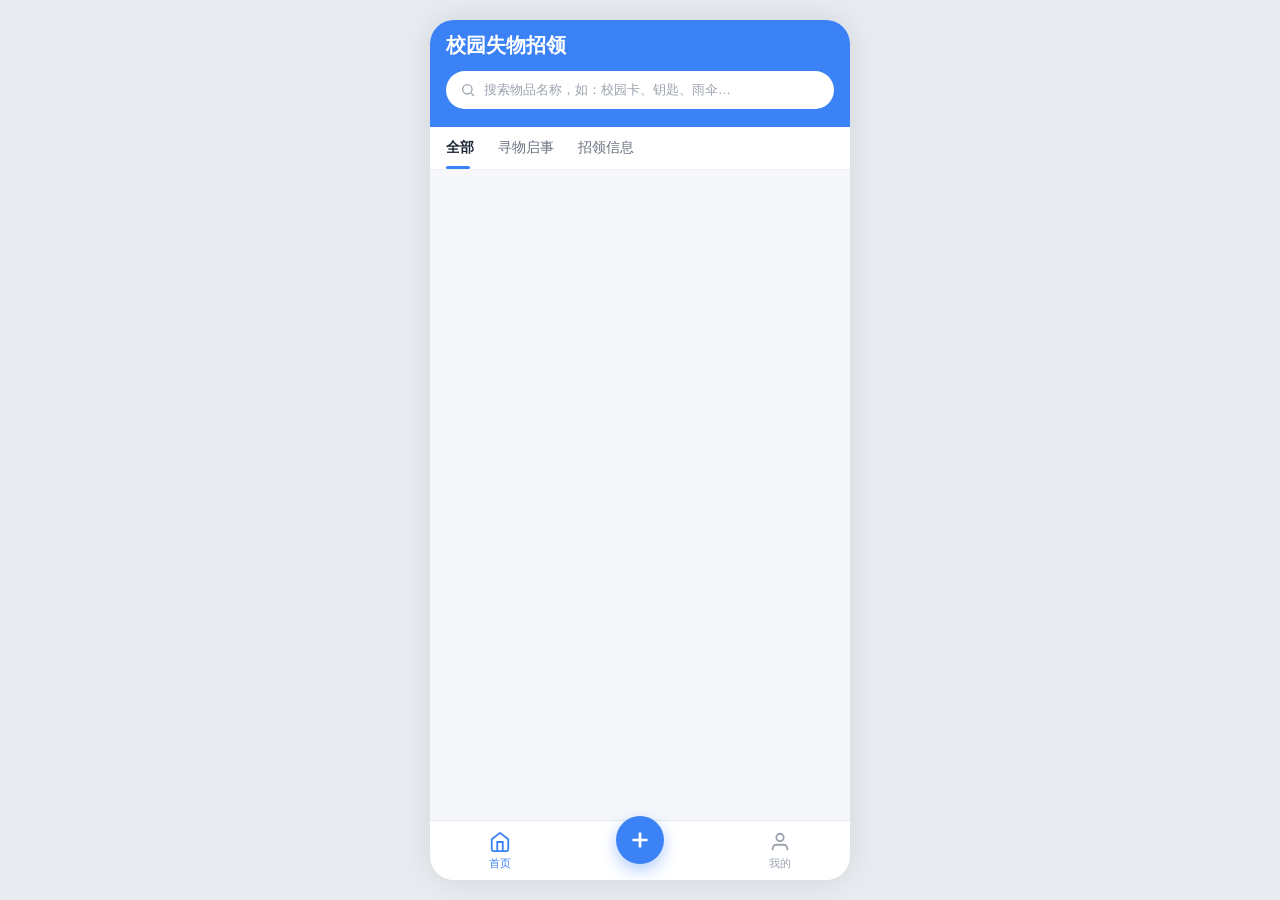
==== index.html @ 0fcb2318 "feat: 首页UI，还原墨刀原型布局（列表/卡片/底部导航）" ====
<!DOCTYPE html>
<html lang="zh-CN">
<head>
<meta charset="UTF-8">
<meta name="viewport" content="width=device-width, initial-scale=1.0, maximum-scale=1.0, user-scalable=no">
<title>校园失物招领</title>
<link rel="stylesheet" href="css/style.css">
</head>
<body>
<div class="app">

  <!-- ========== 首页 ========== -->
  <div class="screen active" id="screen-home">
    <div class="home-header">
      <div class="home-title">校园失物招领</div>
      <div class="search-bar" onclick="go('search')">
        <svg viewBox="0 0 24 24" fill="none" stroke="currentColor" stroke-width="2"><circle cx="11" cy="11" r="7"/><path d="m21 21-4.3-4.3"/></svg>
        搜索物品名称，如：校园卡、钥匙、雨伞…
      </div>
    </div>
    <div class="filter-tabs">
      <div class="filter-tab active" data-filter="all">全部</div>
      <div class="filter-tab" data-filter="lost">寻物启事</div>
      <div class="filter-tab" data-filter="found">招领信息</div>
    </div>
    <div class="info-list" id="home-list"></div>
  </div>

  <!-- ========== 发布页 ========== -->
  <div class="screen" id="screen-publish">
    <div class="nav-bar">
      <div class="nav-back" onclick="go('home')">
        <svg viewBox="0 0 24 24" fill="none" stroke="currentColor" stroke-width="2.5"><path d="m15 18-6-6 6-6"/></svg>
      </div>
      <div class="nav-title">发布信息</div>
    </div>
    <div class="type-switch">
      <div class="type-btn active-lost" id="type-lost" onclick="switchType('lost')">寻物启事</div>
      <div class="type-btn" id="type-found" onclick="switchType('found')">我要招领</div>
    </div>
    <div class="form-card">
      <div class="form-row">
        <div class="form-label">物品名称</div>
        <input class="form-input" id="f-name" placeholder="如：校园卡、钥匙、水杯">
      </div>
      <div class="form-row">
        <div class="form-label">物品图标</div>
        <div class="emoji-picker" id="emojiPicker"></div>
      </div>
      <div class="form-row" style="align-items:flex-start;">
        <div class="form-label" style="padding-top:8px;">物品描述</div>
        <textarea class="form-textarea" id="f-desc" placeholder="描述物品特征，如颜色、品牌、明显标记…"></textarea>
      </div>
      <div class="form-row">
        <div class="form-label" id="f-place-label">丢失地点</div>
        <input class="form-input" id="f-place" placeholder="如：第一教学楼3楼">
      </div>
      <div class="form-row">
        <div class="form-label" id="f-time-label">丢失时间</div>
        <input class="form-input" id="f-time" placeholder="如：9月27日下午">
      </div>
      <div class="form-row">
        <div class="form-label">联系方式</div>
        <input class="form-input" id="f-contact" placeholder="微信号 / 手机号 / QQ">
      </div>
    </div>
    <button class="submit-btn" onclick="doPublish()">立即发布</button>
  </div>

  <!-- ========== 搜索页 ========== -->
  <div class="screen" id="screen-search">
    <div class="search-header">
      <div class="search-input-wrap">
        <svg viewBox="0 0 24 24" fill="none" stroke="currentColor" stroke-width="2"><circle cx="11" cy="11" r="7"/><path d="m21 21-4.3-4.3"/></svg>
        <input id="search-input" placeholder="输入物品关键词" onkeydown="if(event.key==='Enter')doSearch()">
      </div>
      <div class="search-cancel" onclick="go('home')">取消</div>
    </div>
    <div id="search-history">
      <div class="history-section">
        <div class="history-title"><span>热门搜索</span></div>
        <div class="history-tags">
          <div class="history-tag" onclick="quickSearch('校园卡')">校园卡</div>
          <div class="history-tag" onclick="quickSearch('雨伞')">雨伞</div>
          <div class="history-tag" onclick="quickSearch('耳机')">耳机</div>
          <div class="history-tag" onclick="quickSearch('钥匙')">钥匙</div>
          <div class="history-tag" onclick="quickSearch('水杯')">水杯</div>
        </div>
      </div>
    </div>
    <div id="search-result" style="display:none;">
      <div class="result-count" id="result-count"></div>
      <div class="info-list" id="search-list"></div>
    </div>
  </div>

  <!-- ========== 详情页 ========== -->
  <div class="screen" id="screen-detail">
    <div class="nav-bar">
      <div class="nav-back" onclick="backFromDetail()">
        <svg viewBox="0 0 24 24" fill="none" stroke="currentColor" stroke-width="2.5"><path d="m15 18-6-6 6-6"/></svg>
      </div>
      <div class="nav-title">信息详情</div>
    </div>
    <div class="detail-image" id="detail-image">💳</div>
    <div class="detail-body">
      <div class="detail-type-row">
        <span class="card-tag tag-lost" id="detail-tag">寻物启事</span>
        <span class="status-pill status-open" id="detail-status">寻物中</span>
      </div>
      <div class="detail-title" id="detail-title"></div>
      <div class="detail-info-card">
        <div class="detail-row"><div class="label">物品描述</div><div class="value" id="detail-desc"></div></div>
        <div class="detail-row"><div class="label" id="detail-place-label">丢失地点</div><div class="value" id="detail-place"></div></div>
        <div class="detail-row"><div class="label">发布时间</div><div class="value" id="detail-time"></div></div>
      </div>
      <div class="contact-card">
        <div class="contact-info">
          <div class="label">发布者联系方式</div>
          <div class="value" id="detail-contact"></div>
        </div>
        <button class="contact-btn" onclick="copyContact()">复制</button>
      </div>
    </div>
    <div class="detail-bottom" id="detail-bottom">
      <button class="bottom-btn btn-outline" onclick="showToast('已复制联系方式，请尽快联系对方')">联系发布者</button>
    </div>
  </div>

  <!-- ========== 我的发布 ========== -->
  <div class="screen" id="screen-mine">
    <div class="profile-header">
      <div class="avatar">同</div>
      <div>
        <div class="profile-name">同学你好</div>
        <div class="profile-sub">校园失物招领 · 让丢失不再困难</div>
      </div>
    </div>
    <div class="my-stats">
      <div class="stat-item"><div class="stat-num" id="stat-published">0</div><div class="stat-label">已发布</div></div>
      <div class="stat-item"><div class="stat-num" id="stat-processing">0</div><div class="stat-label">进行中</div></div>
      <div class="stat-item"><div class="stat-num" id="stat-done">0</div><div class="stat-label">已解决</div></div>
    </div>
    <div class="my-list-title">我的发布</div>
    <div class="info-list" id="my-list" style="padding-top:0;"></div>
  </div>

  <!-- ========== 发布成功 ========== -->
  <div class="screen" id="screen-success">
    <div class="success-screen">
      <div class="success-icon">
        <svg viewBox="0 0 24 24" fill="none" stroke="currentColor" stroke-width="3"><path d="M20 6 9 17l-5-5"/></svg>
      </div>
      <div class="success-title">发布成功</div>
      <div class="success-desc">您的信息已发布到校园失物招领平台<br>其他同学将在首页看到这条信息</div>
      <div class="success-actions">
        <button class="success-btn primary" onclick="go('home')">返回首页查看</button>
        <button class="success-btn ghost" onclick="go('mine')">查看我的发布</button>
      </div>
    </div>
  </div>

  <!-- 底部 tab -->
  <div class="tab-bar" id="tabbar">
    <div class="tab-item active" data-tab="home" onclick="go('home')">
      <svg viewBox="0 0 24 24" fill="none" stroke="currentColor" stroke-width="2"><path d="m3 9 9-7 9 7v11a2 2 0 0 1-2 2H5a2 2 0 0 1-2-2z"/><path d="M9 22V12h6v10"/></svg>
      首页
    </div>
    <div class="tab-item" onclick="go('publish')">
      <div class="publish-fab">
        <svg viewBox="0 0 24 24" fill="none" stroke="currentColor" stroke-width="2.5"><path d="M12 5v14M5 12h14"/></svg>
      </div>
    </div>
    <div class="tab-item" data-tab="mine" onclick="go('mine')">
      <svg viewBox="0 0 24 24" fill="none" stroke="currentColor" stroke-width="2"><path d="M20 21v-2a4 4 0 0 0-4-4H8a4 4 0 0 0-4 4v2"/><circle cx="12" cy="7" r="4"/></svg>
      我的
    </div>
  </div>

  <div class="toast" id="toast"></div>
</div>

<script src="js/data.js"></script>
<script src="js/app.js"></script>
</body>
</html>
---- css/style.css ----
* { margin: 0; padding: 0; box-sizing: border-box; -webkit-tap-highlight-color: transparent; }
html, body { height: 100%; }
body {
  font-family: -apple-system, BlinkMacSystemFont, "PingFang SC", "Microsoft YaHei", sans-serif;
  background: #E8ECF1;
  color: #1F2937;
  display: flex;
  justify-content: center;
}
/* 手机容器：桌面端居中，移动端全屏 */
.app {
  width: 100%;
  max-width: 420px;
  height: 100vh;
  background: #F5F7FA;
  display: flex;
  flex-direction: column;
  position: relative;
  overflow: hidden;
  box-shadow: 0 0 30px rgba(0,0,0,0.1);
}
@media (min-width: 480px) {
  .app { margin-top: 20px; height: calc(100vh - 40px); border-radius: 24px; overflow: hidden; }
}

/* ===== 页面切换 ===== */
.screen { flex: 1; overflow-y: auto; display: none; flex-direction: column; }
.screen.active { display: flex; }

/* ===== 底部 tab ===== */
.tab-bar {
  height: 60px; background: #fff; border-top: 1px solid #E5E7EB;
  display: flex; flex-shrink: 0;
}
.tab-item {
  flex: 1; display: flex; flex-direction: column; align-items: center; justify-content: center;
  gap: 3px; cursor: pointer; color: #9CA3AF; font-size: 11px;
}
.tab-item.active { color: #3B82F6; }
.tab-item svg { width: 22px; height: 22px; }
.publish-fab {
  width: 48px; height: 48px; background: #3B82F6; border-radius: 50%;
  display: flex; align-items: center; justify-content: center; color: #fff;
  margin-top: -22px; box-shadow: 0 6px 16px rgba(59,130,246,0.4);
}
.publish-fab svg { width: 26px; height: 26px; }

/* ===== 首页 ===== */
.home-header { background: #3B82F6; padding: 12px 16px 18px; color: #fff; }
.home-title { font-size: 20px; font-weight: 700; margin-bottom: 12px; }
.search-bar {
  background: #fff; border-radius: 20px; height: 38px;
  display: flex; align-items: center; padding: 0 14px; gap: 8px;
  cursor: pointer; color: #9CA3AF; font-size: 13px;
}
.search-bar svg { width: 16px; height: 16px; flex-shrink: 0; }
.filter-tabs { display: flex; background: #fff; padding: 0 16px; border-bottom: 1px solid #F0F0F0; }
.filter-tab { padding: 12px 0; margin-right: 24px; font-size: 14px; color: #6B7280; cursor: pointer; position: relative; }
.filter-tab.active { color: #1F2937; font-weight: 600; }
.filter-tab.active::after {
  content: ''; position: absolute; bottom: 0; left: 0;
  width: 24px; height: 3px; background: #3B82F6; border-radius: 2px;
}
.info-list { padding: 12px; display: flex; flex-direction: column; gap: 10px; }
.info-card {
  background: #fff; border-radius: 12px; padding: 12px;
  display: flex; gap: 12px; cursor: pointer;
}
.card-thumb {
  width: 72px; height: 72px; border-radius: 8px; flex-shrink: 0;
  display: flex; align-items: center; justify-content: center; font-size: 36px;
}
.thumb-lost { background: linear-gradient(135deg, #FCA5A5, #EF4444); }
.thumb-found { background: linear-gradient(135deg, #6EE7B7, #10B981); }
.card-body { flex: 1; min-width: 0; }
.card-tag {
  display: inline-block; font-size: 10px; padding: 2px 7px; border-radius: 4px;
  font-weight: 600; margin-bottom: 5px;
}
.tag-lost { background: #FEE2E2; color: #DC2626; }
.tag-found { background: #D1FAE5; color: #059669; }
.card-title {
  font-size: 15px; font-weight: 600; color: #1F2937; margin-bottom: 4px;
  white-space: nowrap; overflow: hidden; text-overflow: ellipsis;
}
.card-desc {
  font-size: 12px; color: #6B7280; margin-bottom: 6px;
  white-space: nowrap; overflow: hidden; text-overflow: ellipsis;
}
.card-meta { font-size: 11px; color: #9CA3AF; display: flex; gap: 10px; }
.status-pill { font-size: 10px; padding: 1px 6px; border-radius: 3px; margin-left: auto; }
.status-open { background: #FEF3C7; color: #D97706; }
.status-done { background: #E5E7EB; color: #6B7280; }
.card-resolved { opacity: 0.6; }

/* ===== 导航栏（子页面通用） ===== */
.nav-bar {
  height: 44px; background: #fff; display: flex; align-items: center; justify-content: center;
  position: relative; border-bottom: 1px solid #F0F0F0; flex-shrink: 0;
}
.nav-bar .nav-title { font-size: 16px; font-weight: 600; }
.nav-back {
  position: absolute; left: 12px; top: 50%; transform: translateY(-50%);
  width: 32px; height: 32px; display: flex; align-items: center; justify-content: center;
  cursor: pointer; color: #1F2937;
}
.nav-back svg { width: 20px; height: 20px; }

/* ===== 发布页 ===== */
.type-switch { display: flex; margin: 16px; background: #F3F4F6; border-radius: 10px; padding: 4px; }
.type-btn {
  flex: 1; text-align: center; padding: 10px; border-radius: 8px;
  font-size: 14px; font-weight: 600; color: #6B7280; cursor: pointer;
}
.type-btn.active-lost { background: #fff; color: #DC2626; box-shadow: 0 2px 6px rgba(0,0,0,0.06); }
.type-btn.active-found { background: #fff; color: #059669; box-shadow: 0 2px 6px rgba(0,0,0,0.06); }
.form-card { background: #fff; margin: 0 16px 16px; border-radius: 12px; padding: 4px 16px; }
.form-row { display: flex; align-items: center; padding: 14px 0; border-bottom: 1px solid #F3F4F6; font-size: 14px; }
.form-row:last-child { border-bottom: none; }
.form-label { width: 80px; color: #374151; flex-shrink: 0; }
.form-input { flex: 1; border: none; outline: none; font-size: 14px; color: #1F2937; background: transparent; }
.form-input::placeholder { color: #C0C4CC; }
.form-textarea {
  flex: 1; border: none; outline: none; font-size: 14px; resize: none;
  height: 70px; font-family: inherit; background: transparent; color: #1F2937;
}
.form-textarea::placeholder { color: #C0C4CC; }
.emoji-picker { display: flex; gap: 8px; flex-wrap: wrap; }
.emoji-opt {
  width: 40px; height: 40px; border-radius: 8px; background: #F3F4F6;
  display: flex; align-items: center; justify-content: center; font-size: 22px;
  cursor: pointer; border: 2px solid transparent;
}
.emoji-opt.selected { border-color: #3B82F6; background: #EFF6FF; }
.submit-btn {
  margin: 8px 16px 20px; height: 46px; background: #3B82F6; color: #fff;
  border: none; border-radius: 23px; font-size: 16px; font-weight: 600; cursor: pointer;
}
.submit-btn:active { background: #2563EB; }

/* ===== 搜索页 ===== */
.search-header { display: flex; align-items: center; padding: 8px 12px; background: #fff; gap: 10px; border-bottom: 1px solid #F0F0F0; }
.search-input-wrap {
  flex: 1; height: 36px; background: #F3F4F6; border-radius: 18px;
  display: flex; align-items: center; padding: 0 12px; gap: 6px;
}
.search-input-wrap svg { width: 16px; height: 16px; color: #9CA3AF; }
.search-input-wrap input { flex: 1; border: none; background: transparent; outline: none; font-size: 14px; }
.search-cancel { font-size: 14px; color: #3B82F6; cursor: pointer; }
.history-section { padding: 16px; }
.history-title { font-size: 13px; color: #6B7280; margin-bottom: 10px; display: flex; justify-content: space-between; align-items: center; }
.history-tags { display: flex; flex-wrap: wrap; gap: 8px; }
.history-tag { background: #F3F4F6; padding: 6px 14px; border-radius: 14px; font-size: 13px; color: #4B5563; cursor: pointer; }
.hot-section { padding: 0 16px 16px; }
.hot-title { font-size: 13px; color: #6B7280; margin-bottom: 10px; }
.hot-tags { display: flex; flex-wrap: wrap; gap: 8px; }
.hot-tag { background: #EFF6FF; color: #3B82F6; padding: 6px 14px; border-radius: 14px; font-size: 13px; cursor: pointer; }
.result-count { padding: 12px 16px; font-size: 13px; color: #6B7280; }

/* ===== 详情页 ===== */
.detail-image {
  width: 100%; height: 220px; display: flex; align-items: center; justify-content: center;
  font-size: 90px; color: #fff; flex-shrink: 0;
}
.detail-body { padding: 16px; flex: 1; }
.detail-type-row { display: flex; align-items: center; gap: 8px; margin-bottom: 10px; }
.detail-title { font-size: 20px; font-weight: 700; margin-bottom: 12px; }
.detail-info-card { background: #fff; border-radius: 12px; padding: 14px 16px; margin-bottom: 12px; }
.detail-row { display: flex; padding: 8px 0; font-size: 14px; }
.detail-row .label { color: #6B7280; width: 80px; flex-shrink: 0; }
.detail-row .value { color: #1F2937; flex: 1; }
.contact-card {
  background: #EFF6FF; border-radius: 12px; padding: 14px 16px;
  display: flex; align-items: center; justify-content: space-between;
}
.contact-info .label { font-size: 12px; color: #6B7280; }
.contact-info .value { font-size: 15px; font-weight: 600; color: #1F2937; margin-top: 2px; }
.contact-btn { background: #3B82F6; color: #fff; border: none; padding: 8px 18px; border-radius: 18px; font-size: 13px; cursor: pointer; }
.detail-bottom { padding: 12px 16px; background: #fff; border-top: 1px solid #F0F0F0; display: flex; gap: 10px; }
.bottom-btn { flex: 1; height: 42px; border-radius: 21px; border: none; font-size: 14px; font-weight: 600; cursor: pointer; }
.btn-outline { background: #F3F4F6; color: #374151; }
.btn-primary { background: #3B82F6; color: #fff; }
.btn-success { background: #10B981; color: #fff; }

/* ===== 我的发布 ===== */
.profile-header {
  background: #3B82F6; padding: 20px 16px 24px; color: #fff;
  display: flex; align-items: center; gap: 14px;
}
.avatar {
  width: 56px; height: 56px; border-radius: 50%; background: #fff;
  display: flex; align-items: center; justify-content: center;
  font-size: 24px; font-weight: 700; color: #3B82F6;
}
.profile-name { font-size: 18px; font-weight: 700; }
.profile-sub { font-size: 12px; opacity: 0.85; margin-top: 3px; }
.my-stats {
  display: flex; background: #fff; margin: -14px 16px 12px; border-radius: 12px;
  padding: 14px 0; box-shadow: 0 2px 8px rgba(0,0,0,0.04);
}
.stat-item { flex: 1; text-align: center; }
.stat-num { font-size: 18px; font-weight: 700; color: #1F2937; }
.stat-label { font-size: 12px; color: #6B7280; margin-top: 2px; }
.my-list-title { padding: 4px 16px 10px; font-size: 14px; font-weight: 600; color: #374151; }

/* ===== 发布成功 ===== */
.success-screen { flex: 1; display: flex; flex-direction: column; align-items: center; justify-content: center; background: #F5F7FA; padding: 20px; }
.success-icon { width: 80px; height: 80px; border-radius: 50%; background: #10B981; display: flex; align-items: center; justify-content: center; margin-bottom: 20px; }
.success-icon svg { width: 44px; height: 44px; color: #fff; }
.success-title { font-size: 20px; font-weight: 700; margin-bottom: 8px; }
.success-desc { font-size: 14px; color: #6B7280; text-align: center; margin-bottom: 30px; line-height: 1.6; }
.success-actions { width: 100%; display: flex; flex-direction: column; gap: 10px; }
.success-btn { height: 44px; border-radius: 22px; font-size: 15px; font-weight: 600; cursor: pointer; border: none; }
.success-btn.primary { background: #3B82F6; color: #fff; }
.success-btn.ghost { background: #fff; color: #3B82F6; border: 1px solid #3B82F6; }

/* toast */
.toast {
  position: absolute; bottom: 100px; left: 50%; transform: translateX(-50%);
  background: rgba(0,0,0,0.75); color: #fff; padding: 10px 20px; border-radius: 20px;
  font-size: 13px; opacity: 0; transition: opacity .2s; pointer-events: none;
  z-index: 999; white-space: nowrap;
}
.toast.show { opacity: 1; }
mark { background: #FEF3C7; color: #D97706; padding: 0 2px; }
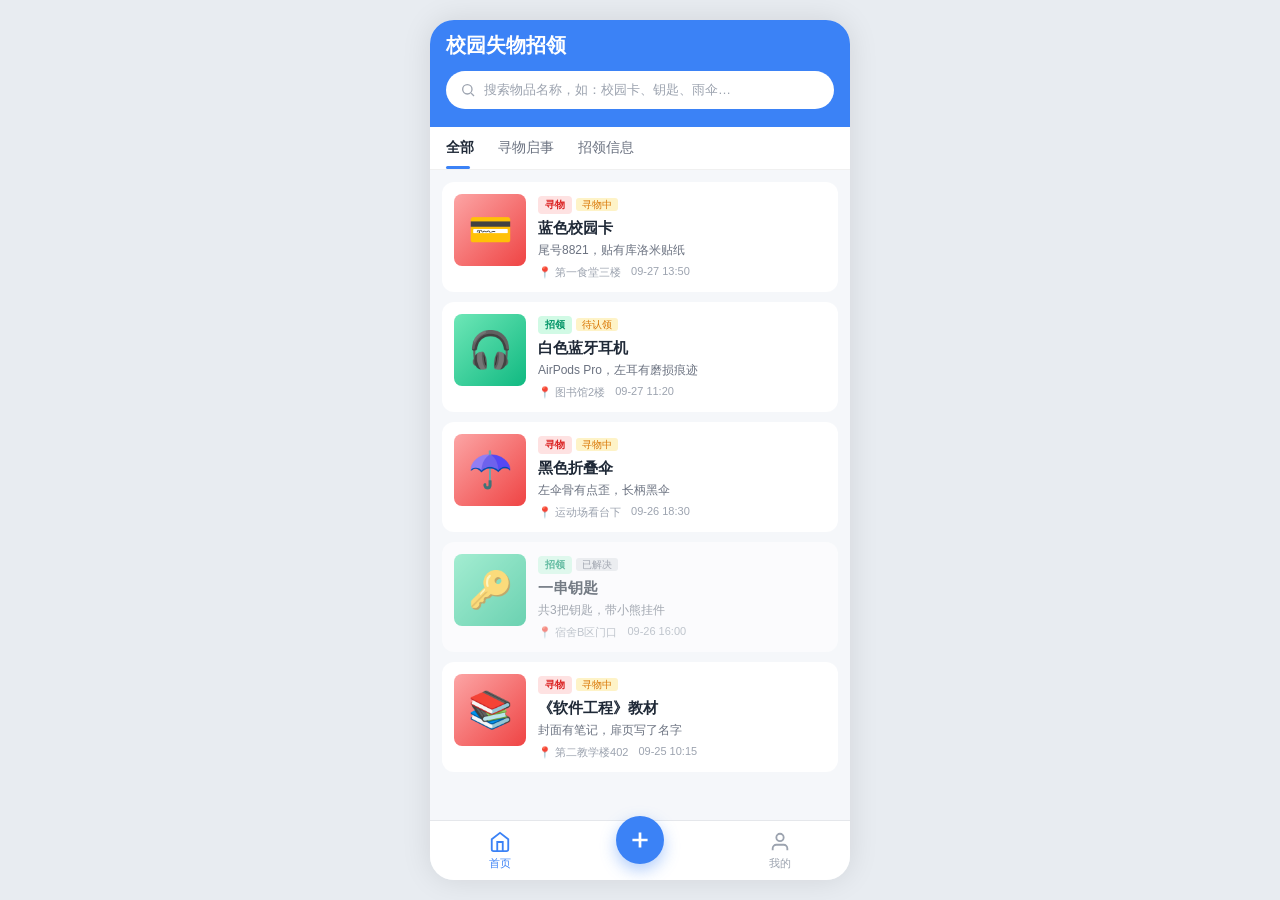
==== commit 5b834fc2: "feat: 增加搜索历史记录与清空功能" ====
--- a/index.html
+++ b/index.html
@@ -1,186 +1,324 @@
-<!DOCTYPE html>
+<!doctype html>
 <html lang="zh-CN">
-<head>
-<meta charset="UTF-8">
-<meta name="viewport" content="width=device-width, initial-scale=1.0, maximum-scale=1.0, user-scalable=no">
-<title>校园失物招领</title>
-<link rel="stylesheet" href="css/style.css">
-</head>
-<body>
-<div class="app">
-
-  <!-- ========== 首页 ========== -->
-  <div class="screen active" id="screen-home">
-    <div class="home-header">
-      <div class="home-title">校园失物招领</div>
-      <div class="search-bar" onclick="go('search')">
-        <svg viewBox="0 0 24 24" fill="none" stroke="currentColor" stroke-width="2"><circle cx="11" cy="11" r="7"/><path d="m21 21-4.3-4.3"/></svg>
-        搜索物品名称，如：校园卡、钥匙、雨伞…
-      </div>
+  <head>
+    <meta charset="UTF-8" />
+    <meta
+      name="viewport"
+      content="width=device-width, initial-scale=1.0, maximum-scale=1.0, user-scalable=no"
+    />
+    <title>校园失物招领</title>
+    <link rel="stylesheet" href="css/style.css" />
+  </head>
+  <body>
+    <div class="app">
+      <!-- ========== 首页 ========== -->
+      <div class="screen active" id="screen-home">
+        <div class="home-header">
+          <div class="home-title">校园失物招领</div>
+          <div class="search-bar" onclick="go('search')">
+            <svg
+              viewBox="0 0 24 24"
+              fill="none"
+              stroke="currentColor"
+              stroke-width="2"
+            >
+              <circle cx="11" cy="11" r="7" />
+              <path d="m21 21-4.3-4.3" />
+            </svg>
+            搜索物品名称，如：校园卡、钥匙、雨伞…
+          </div>
+        </div>
+        <div class="filter-tabs">
+          <div class="filter-tab active" data-filter="all">全部</div>
+          <div class="filter-tab" data-filter="lost">寻物启事</div>
+          <div class="filter-tab" data-filter="found">招领信息</div>
+        </div>
+        <div class="info-list" id="home-list"></div>
+      </div>
+
+      <!-- ========== 发布页 ========== -->
+      <div class="screen" id="screen-publish">
+        <div class="nav-bar">
+          <div class="nav-back" onclick="go('home')">
+            <svg
+              viewBox="0 0 24 24"
+              fill="none"
+              stroke="currentColor"
+              stroke-width="2.5"
+            >
+              <path d="m15 18-6-6 6-6" />
+            </svg>
+          </div>
+          <div class="nav-title">发布信息</div>
+        </div>
+        <div class="type-switch">
+          <div
+            class="type-btn active-lost"
+            id="type-lost"
+            onclick="switchType('lost')"
+          >
+            寻物启事
+          </div>
+          <div class="type-btn" id="type-found" onclick="switchType('found')">
+            我要招领
+          </div>
+        </div>
+        <div class="form-card">
+          <div class="form-row">
+            <div class="form-label">物品名称</div>
+            <input
+              class="form-input"
+              id="f-name"
+              placeholder="如：校园卡、钥匙、水杯"
+            />
+          </div>
+          <div class="form-row">
+            <div class="form-label">物品图标</div>
+            <div class="emoji-picker" id="emojiPicker"></div>
+          </div>
+          <div class="form-row" style="align-items: flex-start">
+            <div class="form-label" style="padding-top: 8px">物品描述</div>
+            <textarea
+              class="form-textarea"
+              id="f-desc"
+              placeholder="描述物品特征，如颜色、品牌、明显标记…"
+            ></textarea>
+          </div>
+          <div class="form-row">
+            <div class="form-label" id="f-place-label">丢失地点</div>
+            <input
+              class="form-input"
+              id="f-place"
+              placeholder="如：第一教学楼3楼"
+            />
+          </div>
+          <div class="form-row">
+            <div class="form-label" id="f-time-label">丢失时间</div>
+            <input
+              class="form-input"
+              id="f-time"
+              placeholder="如：9月27日下午"
+            />
+          </div>
+          <div class="form-row">
+            <div class="form-label">联系方式</div>
+            <input
+              class="form-input"
+              id="f-contact"
+              placeholder="微信号 / 手机号 / QQ"
+            />
+          </div>
+        </div>
+        <button class="submit-btn" onclick="doPublish()">立即发布</button>
+      </div>
+
+      <!-- ========== 搜索页 ========== -->
+      <div class="screen" id="screen-search">
+        <div class="search-header">
+          <div class="search-input-wrap">
+            <svg
+              viewBox="0 0 24 24"
+              fill="none"
+              stroke="currentColor"
+              stroke-width="2"
+            >
+              <circle cx="11" cy="11" r="7" />
+              <path d="m21 21-4.3-4.3" />
+            </svg>
+            <input
+              id="search-input"
+              placeholder="输入物品关键词"
+              onkeydown="if (event.key === 'Enter') doSearch();"
+            />
+          </div>
+          <div class="search-cancel" onclick="go('home')">取消</div>
+        </div>
+        <div id="search-history">
+          <div
+            class="history-section"
+            id="real-history-section"
+            style="display: none"
+          >
+            <div class="history-title">
+              <span>历史搜索</span>
+              <span class="history-clear" onclick="doClearHistory()">清空</span>
+            </div>
+            <div class="history-tags" id="real-history-tags"></div>
+          </div>
+          <div class="history-section">
+            <div class="history-title"><span>热门搜索</span></div>
+            <div class="history-tags">
+              <div class="history-tag" onclick="quickSearch('校园卡')">
+                校园卡
+              </div>
+              <div class="history-tag" onclick="quickSearch('雨伞')">雨伞</div>
+              <div class="history-tag" onclick="quickSearch('耳机')">耳机</div>
+              <div class="history-tag" onclick="quickSearch('钥匙')">钥匙</div>
+              <div class="history-tag" onclick="quickSearch('水杯')">水杯</div>
+            </div>
+          </div>
+        </div>
+        <div id="search-result" style="display: none">
+          <div class="result-count" id="result-count"></div>
+          <div class="info-list" id="search-list"></div>
+        </div>
+      </div>
+
+      <!-- ========== 详情页 ========== -->
+      <div class="screen" id="screen-detail">
+        <div class="nav-bar">
+          <div class="nav-back" onclick="backFromDetail()">
+            <svg
+              viewBox="0 0 24 24"
+              fill="none"
+              stroke="currentColor"
+              stroke-width="2.5"
+            >
+              <path d="m15 18-6-6 6-6" />
+            </svg>
+          </div>
+          <div class="nav-title">信息详情</div>
+        </div>
+        <div class="detail-image" id="detail-image">💳</div>
+        <div class="detail-body">
+          <div class="detail-type-row">
+            <span class="card-tag tag-lost" id="detail-tag">寻物启事</span>
+            <span class="status-pill status-open" id="detail-status"
+              >寻物中</span
+            >
+          </div>
+          <div class="detail-title" id="detail-title"></div>
+          <div class="detail-info-card">
+            <div class="detail-row">
+              <div class="label">物品描述</div>
+              <div class="value" id="detail-desc"></div>
+            </div>
+            <div class="detail-row">
+              <div class="label" id="detail-place-label">丢失地点</div>
+              <div class="value" id="detail-place"></div>
+            </div>
+            <div class="detail-row">
+              <div class="label">发布时间</div>
+              <div class="value" id="detail-time"></div>
+            </div>
+          </div>
+          <div class="contact-card">
+            <div class="contact-info">
+              <div class="label">发布者联系方式</div>
+              <div class="value" id="detail-contact"></div>
+            </div>
+            <button class="contact-btn" onclick="copyContact()">复制</button>
+          </div>
+        </div>
+        <div class="detail-bottom" id="detail-bottom">
+          <button
+            class="bottom-btn btn-outline"
+            onclick="showToast('已复制联系方式，请尽快联系对方')"
+          >
+            联系发布者
+          </button>
+        </div>
+      </div>
+
+      <!-- ========== 我的发布 ========== -->
+      <div class="screen" id="screen-mine">
+        <div class="profile-header">
+          <div class="avatar">同</div>
+          <div>
+            <div class="profile-name">同学你好</div>
+            <div class="profile-sub">校园失物招领 · 让丢失不再困难</div>
+          </div>
+        </div>
+        <div class="my-stats">
+          <div class="stat-item">
+            <div class="stat-num" id="stat-published">0</div>
+            <div class="stat-label">已发布</div>
+          </div>
+          <div class="stat-item">
+            <div class="stat-num" id="stat-processing">0</div>
+            <div class="stat-label">进行中</div>
+          </div>
+          <div class="stat-item">
+            <div class="stat-num" id="stat-done">0</div>
+            <div class="stat-label">已解决</div>
+          </div>
+        </div>
+        <div class="my-list-title">我的发布</div>
+        <div class="info-list" id="my-list" style="padding-top: 0"></div>
+      </div>
+
+      <!-- ========== 发布成功 ========== -->
+      <div class="screen" id="screen-success">
+        <div class="success-screen">
+          <div class="success-icon">
+            <svg
+              viewBox="0 0 24 24"
+              fill="none"
+              stroke="currentColor"
+              stroke-width="3"
+            >
+              <path d="M20 6 9 17l-5-5" />
+            </svg>
+          </div>
+          <div class="success-title">发布成功</div>
+          <div class="success-desc">
+            您的信息已发布到校园失物招领平台<br />其他同学将在首页看到这条信息
+          </div>
+          <div class="success-actions">
+            <button class="success-btn primary" onclick="go('home')">
+              返回首页查看
+            </button>
+            <button class="success-btn ghost" onclick="go('mine')">
+              查看我的发布
+            </button>
+          </div>
+        </div>
+      </div>
+
+      <!-- 底部 tab -->
+      <div class="tab-bar" id="tabbar">
+        <div class="tab-item active" data-tab="home" onclick="go('home')">
+          <svg
+            viewBox="0 0 24 24"
+            fill="none"
+            stroke="currentColor"
+            stroke-width="2"
+          >
+            <path d="m3 9 9-7 9 7v11a2 2 0 0 1-2 2H5a2 2 0 0 1-2-2z" />
+            <path d="M9 22V12h6v10" />
+          </svg>
+          首页
+        </div>
+        <div class="tab-item" onclick="go('publish')">
+          <div class="publish-fab">
+            <svg
+              viewBox="0 0 24 24"
+              fill="none"
+              stroke="currentColor"
+              stroke-width="2.5"
+            >
+              <path d="M12 5v14M5 12h14" />
+            </svg>
+          </div>
+        </div>
+        <div class="tab-item" data-tab="mine" onclick="go('mine')">
+          <svg
+            viewBox="0 0 24 24"
+            fill="none"
+            stroke="currentColor"
+            stroke-width="2"
+          >
+            <path d="M20 21v-2a4 4 0 0 0-4-4H8a4 4 0 0 0-4 4v2" />
+            <circle cx="12" cy="7" r="4" />
+          </svg>
+          我的
+        </div>
+      </div>
+
+      <div class="toast" id="toast"></div>
     </div>
-    <div class="filter-tabs">
-      <div class="filter-tab active" data-filter="all">全部</div>
-      <div class="filter-tab" data-filter="lost">寻物启事</div>
-      <div class="filter-tab" data-filter="found">招领信息</div>
-    </div>
-    <div class="info-list" id="home-list"></div>
-  </div>
-
-  <!-- ========== 发布页 ========== -->
-  <div class="screen" id="screen-publish">
-    <div class="nav-bar">
-      <div class="nav-back" onclick="go('home')">
-        <svg viewBox="0 0 24 24" fill="none" stroke="currentColor" stroke-width="2.5"><path d="m15 18-6-6 6-6"/></svg>
-      </div>
-      <div class="nav-title">发布信息</div>
-    </div>
-    <div class="type-switch">
-      <div class="type-btn active-lost" id="type-lost" onclick="switchType('lost')">寻物启事</div>
-      <div class="type-btn" id="type-found" onclick="switchType('found')">我要招领</div>
-    </div>
-    <div class="form-card">
-      <div class="form-row">
-        <div class="form-label">物品名称</div>
-        <input class="form-input" id="f-name" placeholder="如：校园卡、钥匙、水杯">
-      </div>
-      <div class="form-row">
-        <div class="form-label">物品图标</div>
-        <div class="emoji-picker" id="emojiPicker"></div>
-      </div>
-      <div class="form-row" style="align-items:flex-start;">
-        <div class="form-label" style="padding-top:8px;">物品描述</div>
-        <textarea class="form-textarea" id="f-desc" placeholder="描述物品特征，如颜色、品牌、明显标记…"></textarea>
-      </div>
-      <div class="form-row">
-        <div class="form-label" id="f-place-label">丢失地点</div>
-        <input class="form-input" id="f-place" placeholder="如：第一教学楼3楼">
-      </div>
-      <div class="form-row">
-        <div class="form-label" id="f-time-label">丢失时间</div>
-        <input class="form-input" id="f-time" placeholder="如：9月27日下午">
-      </div>
-      <div class="form-row">
-        <div class="form-label">联系方式</div>
-        <input class="form-input" id="f-contact" placeholder="微信号 / 手机号 / QQ">
-      </div>
-    </div>
-    <button class="submit-btn" onclick="doPublish()">立即发布</button>
-  </div>
-
-  <!-- ========== 搜索页 ========== -->
-  <div class="screen" id="screen-search">
-    <div class="search-header">
-      <div class="search-input-wrap">
-        <svg viewBox="0 0 24 24" fill="none" stroke="currentColor" stroke-width="2"><circle cx="11" cy="11" r="7"/><path d="m21 21-4.3-4.3"/></svg>
-        <input id="search-input" placeholder="输入物品关键词" onkeydown="if(event.key==='Enter')doSearch()">
-      </div>
-      <div class="search-cancel" onclick="go('home')">取消</div>
-    </div>
-    <div id="search-history">
-      <div class="history-section">
-        <div class="history-title"><span>热门搜索</span></div>
-        <div class="history-tags">
-          <div class="history-tag" onclick="quickSearch('校园卡')">校园卡</div>
-          <div class="history-tag" onclick="quickSearch('雨伞')">雨伞</div>
-          <div class="history-tag" onclick="quickSearch('耳机')">耳机</div>
-          <div class="history-tag" onclick="quickSearch('钥匙')">钥匙</div>
-          <div class="history-tag" onclick="quickSearch('水杯')">水杯</div>
-        </div>
-      </div>
-    </div>
-    <div id="search-result" style="display:none;">
-      <div class="result-count" id="result-count"></div>
-      <div class="info-list" id="search-list"></div>
-    </div>
-  </div>
-
-  <!-- ========== 详情页 ========== -->
-  <div class="screen" id="screen-detail">
-    <div class="nav-bar">
-      <div class="nav-back" onclick="backFromDetail()">
-        <svg viewBox="0 0 24 24" fill="none" stroke="currentColor" stroke-width="2.5"><path d="m15 18-6-6 6-6"/></svg>
-      </div>
-      <div class="nav-title">信息详情</div>
-    </div>
-    <div class="detail-image" id="detail-image">💳</div>
-    <div class="detail-body">
-      <div class="detail-type-row">
-        <span class="card-tag tag-lost" id="detail-tag">寻物启事</span>
-        <span class="status-pill status-open" id="detail-status">寻物中</span>
-      </div>
-      <div class="detail-title" id="detail-title"></div>
-      <div class="detail-info-card">
-        <div class="detail-row"><div class="label">物品描述</div><div class="value" id="detail-desc"></div></div>
-        <div class="detail-row"><div class="label" id="detail-place-label">丢失地点</div><div class="value" id="detail-place"></div></div>
-        <div class="detail-row"><div class="label">发布时间</div><div class="value" id="detail-time"></div></div>
-      </div>
-      <div class="contact-card">
-        <div class="contact-info">
-          <div class="label">发布者联系方式</div>
-          <div class="value" id="detail-contact"></div>
-        </div>
-        <button class="contact-btn" onclick="copyContact()">复制</button>
-      </div>
-    </div>
-    <div class="detail-bottom" id="detail-bottom">
-      <button class="bottom-btn btn-outline" onclick="showToast('已复制联系方式，请尽快联系对方')">联系发布者</button>
-    </div>
-  </div>
-
-  <!-- ========== 我的发布 ========== -->
-  <div class="screen" id="screen-mine">
-    <div class="profile-header">
-      <div class="avatar">同</div>
-      <div>
-        <div class="profile-name">同学你好</div>
-        <div class="profile-sub">校园失物招领 · 让丢失不再困难</div>
-      </div>
-    </div>
-    <div class="my-stats">
-      <div class="stat-item"><div class="stat-num" id="stat-published">0</div><div class="stat-label">已发布</div></div>
-      <div class="stat-item"><div class="stat-num" id="stat-processing">0</div><div class="stat-label">进行中</div></div>
-      <div class="stat-item"><div class="stat-num" id="stat-done">0</div><div class="stat-label">已解决</div></div>
-    </div>
-    <div class="my-list-title">我的发布</div>
-    <div class="info-list" id="my-list" style="padding-top:0;"></div>
-  </div>
-
-  <!-- ========== 发布成功 ========== -->
-  <div class="screen" id="screen-success">
-    <div class="success-screen">
-      <div class="success-icon">
-        <svg viewBox="0 0 24 24" fill="none" stroke="currentColor" stroke-width="3"><path d="M20 6 9 17l-5-5"/></svg>
-      </div>
-      <div class="success-title">发布成功</div>
-      <div class="success-desc">您的信息已发布到校园失物招领平台<br>其他同学将在首页看到这条信息</div>
-      <div class="success-actions">
-        <button class="success-btn primary" onclick="go('home')">返回首页查看</button>
-        <button class="success-btn ghost" onclick="go('mine')">查看我的发布</button>
-      </div>
-    </div>
-  </div>
-
-  <!-- 底部 tab -->
-  <div class="tab-bar" id="tabbar">
-    <div class="tab-item active" data-tab="home" onclick="go('home')">
-      <svg viewBox="0 0 24 24" fill="none" stroke="currentColor" stroke-width="2"><path d="m3 9 9-7 9 7v11a2 2 0 0 1-2 2H5a2 2 0 0 1-2-2z"/><path d="M9 22V12h6v10"/></svg>
-      首页
-    </div>
-    <div class="tab-item" onclick="go('publish')">
-      <div class="publish-fab">
-        <svg viewBox="0 0 24 24" fill="none" stroke="currentColor" stroke-width="2.5"><path d="M12 5v14M5 12h14"/></svg>
-      </div>
-    </div>
-    <div class="tab-item" data-tab="mine" onclick="go('mine')">
-      <svg viewBox="0 0 24 24" fill="none" stroke="currentColor" stroke-width="2"><path d="M20 21v-2a4 4 0 0 0-4-4H8a4 4 0 0 0-4 4v2"/><circle cx="12" cy="7" r="4"/></svg>
-      我的
-    </div>
-  </div>
-
-  <div class="toast" id="toast"></div>
-</div>
-
-<script src="js/data.js"></script>
-<script src="js/app.js"></script>
-</body>
+
+    <script src="js/data.js"></script>
+    <script src="js/app.js"></script>
+  </body>
 </html>
--- a/css/style.css
+++ b/css/style.css
@@ -1,9 +1,19 @@
-* { margin: 0; padding: 0; box-sizing: border-box; -webkit-tap-highlight-color: transparent; }
-html, body { height: 100%; }
+* {
+  margin: 0;
+  padding: 0;
+  box-sizing: border-box;
+  -webkit-tap-highlight-color: transparent;
+}
+html,
 body {
-  font-family: -apple-system, BlinkMacSystemFont, "PingFang SC", "Microsoft YaHei", sans-serif;
-  background: #E8ECF1;
-  color: #1F2937;
+  height: 100%;
+}
+body {
+  font-family:
+    -apple-system, BlinkMacSystemFont, "PingFang SC", "Microsoft YaHei",
+    sans-serif;
+  background: #e8ecf1;
+  color: #1f2937;
   display: flex;
   justify-content: center;
 }
@@ -12,214 +22,702 @@
   width: 100%;
   max-width: 420px;
   height: 100vh;
-  background: #F5F7FA;
+  background: #f5f7fa;
   display: flex;
   flex-direction: column;
   position: relative;
   overflow: hidden;
-  box-shadow: 0 0 30px rgba(0,0,0,0.1);
+  box-shadow: 0 0 30px rgba(0, 0, 0, 0.1);
 }
 @media (min-width: 480px) {
-  .app { margin-top: 20px; height: calc(100vh - 40px); border-radius: 24px; overflow: hidden; }
+  .app {
+    margin-top: 20px;
+    height: calc(100vh - 40px);
+    border-radius: 24px;
+    overflow: hidden;
+  }
 }
 
 /* ===== 页面切换 ===== */
-.screen { flex: 1; overflow-y: auto; display: none; flex-direction: column; }
-.screen.active { display: flex; }
+.screen {
+  flex: 1;
+  overflow-y: auto;
+  display: none;
+  flex-direction: column;
+}
+.screen.active {
+  display: flex;
+}
 
 /* ===== 底部 tab ===== */
 .tab-bar {
-  height: 60px; background: #fff; border-top: 1px solid #E5E7EB;
-  display: flex; flex-shrink: 0;
+  height: 60px;
+  background: #fff;
+  border-top: 1px solid #e5e7eb;
+  display: flex;
+  flex-shrink: 0;
 }
 .tab-item {
-  flex: 1; display: flex; flex-direction: column; align-items: center; justify-content: center;
-  gap: 3px; cursor: pointer; color: #9CA3AF; font-size: 11px;
-}
-.tab-item.active { color: #3B82F6; }
-.tab-item svg { width: 22px; height: 22px; }
+  flex: 1;
+  display: flex;
+  flex-direction: column;
+  align-items: center;
+  justify-content: center;
+  gap: 3px;
+  cursor: pointer;
+  color: #9ca3af;
+  font-size: 11px;
+}
+.tab-item.active {
+  color: #3b82f6;
+}
+.tab-item svg {
+  width: 22px;
+  height: 22px;
+}
 .publish-fab {
-  width: 48px; height: 48px; background: #3B82F6; border-radius: 50%;
-  display: flex; align-items: center; justify-content: center; color: #fff;
-  margin-top: -22px; box-shadow: 0 6px 16px rgba(59,130,246,0.4);
-}
-.publish-fab svg { width: 26px; height: 26px; }
+  width: 48px;
+  height: 48px;
+  background: #3b82f6;
+  border-radius: 50%;
+  display: flex;
+  align-items: center;
+  justify-content: center;
+  color: #fff;
+  margin-top: -22px;
+  box-shadow: 0 6px 16px rgba(59, 130, 246, 0.4);
+}
+.publish-fab svg {
+  width: 26px;
+  height: 26px;
+}
 
 /* ===== 首页 ===== */
-.home-header { background: #3B82F6; padding: 12px 16px 18px; color: #fff; }
-.home-title { font-size: 20px; font-weight: 700; margin-bottom: 12px; }
+.home-header {
+  background: #3b82f6;
+  padding: 12px 16px 18px;
+  color: #fff;
+}
+.home-title {
+  font-size: 20px;
+  font-weight: 700;
+  margin-bottom: 12px;
+}
 .search-bar {
-  background: #fff; border-radius: 20px; height: 38px;
-  display: flex; align-items: center; padding: 0 14px; gap: 8px;
-  cursor: pointer; color: #9CA3AF; font-size: 13px;
-}
-.search-bar svg { width: 16px; height: 16px; flex-shrink: 0; }
-.filter-tabs { display: flex; background: #fff; padding: 0 16px; border-bottom: 1px solid #F0F0F0; }
-.filter-tab { padding: 12px 0; margin-right: 24px; font-size: 14px; color: #6B7280; cursor: pointer; position: relative; }
-.filter-tab.active { color: #1F2937; font-weight: 600; }
+  background: #fff;
+  border-radius: 20px;
+  height: 38px;
+  display: flex;
+  align-items: center;
+  padding: 0 14px;
+  gap: 8px;
+  cursor: pointer;
+  color: #9ca3af;
+  font-size: 13px;
+}
+.search-bar svg {
+  width: 16px;
+  height: 16px;
+  flex-shrink: 0;
+}
+.filter-tabs {
+  display: flex;
+  background: #fff;
+  padding: 0 16px;
+  border-bottom: 1px solid #f0f0f0;
+}
+.filter-tab {
+  padding: 12px 0;
+  margin-right: 24px;
+  font-size: 14px;
+  color: #6b7280;
+  cursor: pointer;
+  position: relative;
+}
+.filter-tab.active {
+  color: #1f2937;
+  font-weight: 600;
+}
 .filter-tab.active::after {
-  content: ''; position: absolute; bottom: 0; left: 0;
-  width: 24px; height: 3px; background: #3B82F6; border-radius: 2px;
-}
-.info-list { padding: 12px; display: flex; flex-direction: column; gap: 10px; }
+  content: "";
+  position: absolute;
+  bottom: 0;
+  left: 0;
+  width: 24px;
+  height: 3px;
+  background: #3b82f6;
+  border-radius: 2px;
+}
+.info-list {
+  padding: 12px;
+  display: flex;
+  flex-direction: column;
+  gap: 10px;
+}
 .info-card {
-  background: #fff; border-radius: 12px; padding: 12px;
-  display: flex; gap: 12px; cursor: pointer;
+  background: #fff;
+  border-radius: 12px;
+  padding: 12px;
+  display: flex;
+  gap: 12px;
+  cursor: pointer;
 }
 .card-thumb {
-  width: 72px; height: 72px; border-radius: 8px; flex-shrink: 0;
-  display: flex; align-items: center; justify-content: center; font-size: 36px;
-}
-.thumb-lost { background: linear-gradient(135deg, #FCA5A5, #EF4444); }
-.thumb-found { background: linear-gradient(135deg, #6EE7B7, #10B981); }
-.card-body { flex: 1; min-width: 0; }
+  width: 72px;
+  height: 72px;
+  border-radius: 8px;
+  flex-shrink: 0;
+  display: flex;
+  align-items: center;
+  justify-content: center;
+  font-size: 36px;
+}
+.thumb-lost {
+  background: linear-gradient(135deg, #fca5a5, #ef4444);
+}
+.thumb-found {
+  background: linear-gradient(135deg, #6ee7b7, #10b981);
+}
+.card-body {
+  flex: 1;
+  min-width: 0;
+}
 .card-tag {
-  display: inline-block; font-size: 10px; padding: 2px 7px; border-radius: 4px;
-  font-weight: 600; margin-bottom: 5px;
-}
-.tag-lost { background: #FEE2E2; color: #DC2626; }
-.tag-found { background: #D1FAE5; color: #059669; }
+  display: inline-block;
+  font-size: 10px;
+  padding: 2px 7px;
+  border-radius: 4px;
+  font-weight: 600;
+  margin-bottom: 5px;
+}
+.tag-lost {
+  background: #fee2e2;
+  color: #dc2626;
+}
+.tag-found {
+  background: #d1fae5;
+  color: #059669;
+}
 .card-title {
-  font-size: 15px; font-weight: 600; color: #1F2937; margin-bottom: 4px;
-  white-space: nowrap; overflow: hidden; text-overflow: ellipsis;
+  font-size: 15px;
+  font-weight: 600;
+  color: #1f2937;
+  margin-bottom: 4px;
+  white-space: nowrap;
+  overflow: hidden;
+  text-overflow: ellipsis;
 }
 .card-desc {
-  font-size: 12px; color: #6B7280; margin-bottom: 6px;
-  white-space: nowrap; overflow: hidden; text-overflow: ellipsis;
-}
-.card-meta { font-size: 11px; color: #9CA3AF; display: flex; gap: 10px; }
-.status-pill { font-size: 10px; padding: 1px 6px; border-radius: 3px; margin-left: auto; }
-.status-open { background: #FEF3C7; color: #D97706; }
-.status-done { background: #E5E7EB; color: #6B7280; }
-.card-resolved { opacity: 0.6; }
+  font-size: 12px;
+  color: #6b7280;
+  margin-bottom: 6px;
+  white-space: nowrap;
+  overflow: hidden;
+  text-overflow: ellipsis;
+}
+.card-meta {
+  font-size: 11px;
+  color: #9ca3af;
+  display: flex;
+  gap: 10px;
+}
+.status-pill {
+  font-size: 10px;
+  padding: 1px 6px;
+  border-radius: 3px;
+  margin-left: auto;
+}
+.status-open {
+  background: #fef3c7;
+  color: #d97706;
+}
+.status-done {
+  background: #e5e7eb;
+  color: #6b7280;
+}
+.card-resolved {
+  opacity: 0.6;
+}
 
 /* ===== 导航栏（子页面通用） ===== */
 .nav-bar {
-  height: 44px; background: #fff; display: flex; align-items: center; justify-content: center;
-  position: relative; border-bottom: 1px solid #F0F0F0; flex-shrink: 0;
-}
-.nav-bar .nav-title { font-size: 16px; font-weight: 600; }
+  height: 44px;
+  background: #fff;
+  display: flex;
+  align-items: center;
+  justify-content: center;
+  position: relative;
+  border-bottom: 1px solid #f0f0f0;
+  flex-shrink: 0;
+}
+.nav-bar .nav-title {
+  font-size: 16px;
+  font-weight: 600;
+}
 .nav-back {
-  position: absolute; left: 12px; top: 50%; transform: translateY(-50%);
-  width: 32px; height: 32px; display: flex; align-items: center; justify-content: center;
-  cursor: pointer; color: #1F2937;
-}
-.nav-back svg { width: 20px; height: 20px; }
+  position: absolute;
+  left: 12px;
+  top: 50%;
+  transform: translateY(-50%);
+  width: 32px;
+  height: 32px;
+  display: flex;
+  align-items: center;
+  justify-content: center;
+  cursor: pointer;
+  color: #1f2937;
+}
+.nav-back svg {
+  width: 20px;
+  height: 20px;
+}
 
 /* ===== 发布页 ===== */
-.type-switch { display: flex; margin: 16px; background: #F3F4F6; border-radius: 10px; padding: 4px; }
+.type-switch {
+  display: flex;
+  margin: 16px;
+  background: #f3f4f6;
+  border-radius: 10px;
+  padding: 4px;
+}
 .type-btn {
-  flex: 1; text-align: center; padding: 10px; border-radius: 8px;
-  font-size: 14px; font-weight: 600; color: #6B7280; cursor: pointer;
-}
-.type-btn.active-lost { background: #fff; color: #DC2626; box-shadow: 0 2px 6px rgba(0,0,0,0.06); }
-.type-btn.active-found { background: #fff; color: #059669; box-shadow: 0 2px 6px rgba(0,0,0,0.06); }
-.form-card { background: #fff; margin: 0 16px 16px; border-radius: 12px; padding: 4px 16px; }
-.form-row { display: flex; align-items: center; padding: 14px 0; border-bottom: 1px solid #F3F4F6; font-size: 14px; }
-.form-row:last-child { border-bottom: none; }
-.form-label { width: 80px; color: #374151; flex-shrink: 0; }
-.form-input { flex: 1; border: none; outline: none; font-size: 14px; color: #1F2937; background: transparent; }
-.form-input::placeholder { color: #C0C4CC; }
+  flex: 1;
+  text-align: center;
+  padding: 10px;
+  border-radius: 8px;
+  font-size: 14px;
+  font-weight: 600;
+  color: #6b7280;
+  cursor: pointer;
+}
+.type-btn.active-lost {
+  background: #fff;
+  color: #dc2626;
+  box-shadow: 0 2px 6px rgba(0, 0, 0, 0.06);
+}
+.type-btn.active-found {
+  background: #fff;
+  color: #059669;
+  box-shadow: 0 2px 6px rgba(0, 0, 0, 0.06);
+}
+.form-card {
+  background: #fff;
+  margin: 0 16px 16px;
+  border-radius: 12px;
+  padding: 4px 16px;
+}
+.form-row {
+  display: flex;
+  align-items: center;
+  padding: 14px 0;
+  border-bottom: 1px solid #f3f4f6;
+  font-size: 14px;
+}
+.form-row:last-child {
+  border-bottom: none;
+}
+.form-label {
+  width: 80px;
+  color: #374151;
+  flex-shrink: 0;
+}
+.form-input {
+  flex: 1;
+  border: none;
+  outline: none;
+  font-size: 14px;
+  color: #1f2937;
+  background: transparent;
+}
+.form-input::placeholder {
+  color: #c0c4cc;
+}
 .form-textarea {
-  flex: 1; border: none; outline: none; font-size: 14px; resize: none;
-  height: 70px; font-family: inherit; background: transparent; color: #1F2937;
-}
-.form-textarea::placeholder { color: #C0C4CC; }
-.emoji-picker { display: flex; gap: 8px; flex-wrap: wrap; }
+  flex: 1;
+  border: none;
+  outline: none;
+  font-size: 14px;
+  resize: none;
+  height: 70px;
+  font-family: inherit;
+  background: transparent;
+  color: #1f2937;
+}
+.form-textarea::placeholder {
+  color: #c0c4cc;
+}
+.emoji-picker {
+  display: flex;
+  gap: 8px;
+  flex-wrap: wrap;
+}
 .emoji-opt {
-  width: 40px; height: 40px; border-radius: 8px; background: #F3F4F6;
-  display: flex; align-items: center; justify-content: center; font-size: 22px;
-  cursor: pointer; border: 2px solid transparent;
-}
-.emoji-opt.selected { border-color: #3B82F6; background: #EFF6FF; }
+  width: 40px;
+  height: 40px;
+  border-radius: 8px;
+  background: #f3f4f6;
+  display: flex;
+  align-items: center;
+  justify-content: center;
+  font-size: 22px;
+  cursor: pointer;
+  border: 2px solid transparent;
+}
+.emoji-opt.selected {
+  border-color: #3b82f6;
+  background: #eff6ff;
+}
 .submit-btn {
-  margin: 8px 16px 20px; height: 46px; background: #3B82F6; color: #fff;
-  border: none; border-radius: 23px; font-size: 16px; font-weight: 600; cursor: pointer;
-}
-.submit-btn:active { background: #2563EB; }
+  margin: 8px 16px 20px;
+  height: 46px;
+  background: #3b82f6;
+  color: #fff;
+  border: none;
+  border-radius: 23px;
+  font-size: 16px;
+  font-weight: 600;
+  cursor: pointer;
+}
+.submit-btn:active {
+  background: #2563eb;
+}
 
 /* ===== 搜索页 ===== */
-.search-header { display: flex; align-items: center; padding: 8px 12px; background: #fff; gap: 10px; border-bottom: 1px solid #F0F0F0; }
+.search-header {
+  display: flex;
+  align-items: center;
+  padding: 8px 12px;
+  background: #fff;
+  gap: 10px;
+  border-bottom: 1px solid #f0f0f0;
+}
 .search-input-wrap {
-  flex: 1; height: 36px; background: #F3F4F6; border-radius: 18px;
-  display: flex; align-items: center; padding: 0 12px; gap: 6px;
-}
-.search-input-wrap svg { width: 16px; height: 16px; color: #9CA3AF; }
-.search-input-wrap input { flex: 1; border: none; background: transparent; outline: none; font-size: 14px; }
-.search-cancel { font-size: 14px; color: #3B82F6; cursor: pointer; }
-.history-section { padding: 16px; }
-.history-title { font-size: 13px; color: #6B7280; margin-bottom: 10px; display: flex; justify-content: space-between; align-items: center; }
-.history-tags { display: flex; flex-wrap: wrap; gap: 8px; }
-.history-tag { background: #F3F4F6; padding: 6px 14px; border-radius: 14px; font-size: 13px; color: #4B5563; cursor: pointer; }
-.hot-section { padding: 0 16px 16px; }
-.hot-title { font-size: 13px; color: #6B7280; margin-bottom: 10px; }
-.hot-tags { display: flex; flex-wrap: wrap; gap: 8px; }
-.hot-tag { background: #EFF6FF; color: #3B82F6; padding: 6px 14px; border-radius: 14px; font-size: 13px; cursor: pointer; }
-.result-count { padding: 12px 16px; font-size: 13px; color: #6B7280; }
+  flex: 1;
+  height: 36px;
+  background: #f3f4f6;
+  border-radius: 18px;
+  display: flex;
+  align-items: center;
+  padding: 0 12px;
+  gap: 6px;
+}
+.search-input-wrap svg {
+  width: 16px;
+  height: 16px;
+  color: #9ca3af;
+}
+.search-input-wrap input {
+  flex: 1;
+  border: none;
+  background: transparent;
+  outline: none;
+  font-size: 14px;
+}
+.search-cancel {
+  font-size: 14px;
+  color: #3b82f6;
+  cursor: pointer;
+}
+.history-section {
+  padding: 16px;
+}
+.history-title {
+  font-size: 13px;
+  color: #6b7280;
+  margin-bottom: 10px;
+  display: flex;
+  justify-content: space-between;
+  align-items: center;
+}
+.history-tags {
+  display: flex;
+  flex-wrap: wrap;
+  gap: 8px;
+}
+.history-tag {
+  background: #f3f4f6;
+  padding: 6px 14px;
+  border-radius: 14px;
+  font-size: 13px;
+  color: #4b5563;
+  cursor: pointer;
+}
+.hot-section {
+  padding: 0 16px 16px;
+}
+.hot-title {
+  font-size: 13px;
+  color: #6b7280;
+  margin-bottom: 10px;
+}
+.hot-tags {
+  display: flex;
+  flex-wrap: wrap;
+  gap: 8px;
+}
+.hot-tag {
+  background: #eff6ff;
+  color: #3b82f6;
+  padding: 6px 14px;
+  border-radius: 14px;
+  font-size: 13px;
+  cursor: pointer;
+}
+.result-count {
+  padding: 12px 16px;
+  font-size: 13px;
+  color: #6b7280;
+}
 
 /* ===== 详情页 ===== */
 .detail-image {
-  width: 100%; height: 220px; display: flex; align-items: center; justify-content: center;
-  font-size: 90px; color: #fff; flex-shrink: 0;
-}
-.detail-body { padding: 16px; flex: 1; }
-.detail-type-row { display: flex; align-items: center; gap: 8px; margin-bottom: 10px; }
-.detail-title { font-size: 20px; font-weight: 700; margin-bottom: 12px; }
-.detail-info-card { background: #fff; border-radius: 12px; padding: 14px 16px; margin-bottom: 12px; }
-.detail-row { display: flex; padding: 8px 0; font-size: 14px; }
-.detail-row .label { color: #6B7280; width: 80px; flex-shrink: 0; }
-.detail-row .value { color: #1F2937; flex: 1; }
+  width: 100%;
+  height: 220px;
+  display: flex;
+  align-items: center;
+  justify-content: center;
+  font-size: 90px;
+  color: #fff;
+  flex-shrink: 0;
+}
+.detail-body {
+  padding: 16px;
+  flex: 1;
+}
+.detail-type-row {
+  display: flex;
+  align-items: center;
+  gap: 8px;
+  margin-bottom: 10px;
+}
+.detail-title {
+  font-size: 20px;
+  font-weight: 700;
+  margin-bottom: 12px;
+}
+.detail-info-card {
+  background: #fff;
+  border-radius: 12px;
+  padding: 14px 16px;
+  margin-bottom: 12px;
+}
+.detail-row {
+  display: flex;
+  padding: 8px 0;
+  font-size: 14px;
+}
+.detail-row .label {
+  color: #6b7280;
+  width: 80px;
+  flex-shrink: 0;
+}
+.detail-row .value {
+  color: #1f2937;
+  flex: 1;
+}
 .contact-card {
-  background: #EFF6FF; border-radius: 12px; padding: 14px 16px;
-  display: flex; align-items: center; justify-content: space-between;
-}
-.contact-info .label { font-size: 12px; color: #6B7280; }
-.contact-info .value { font-size: 15px; font-weight: 600; color: #1F2937; margin-top: 2px; }
-.contact-btn { background: #3B82F6; color: #fff; border: none; padding: 8px 18px; border-radius: 18px; font-size: 13px; cursor: pointer; }
-.detail-bottom { padding: 12px 16px; background: #fff; border-top: 1px solid #F0F0F0; display: flex; gap: 10px; }
-.bottom-btn { flex: 1; height: 42px; border-radius: 21px; border: none; font-size: 14px; font-weight: 600; cursor: pointer; }
-.btn-outline { background: #F3F4F6; color: #374151; }
-.btn-primary { background: #3B82F6; color: #fff; }
-.btn-success { background: #10B981; color: #fff; }
+  background: #eff6ff;
+  border-radius: 12px;
+  padding: 14px 16px;
+  display: flex;
+  align-items: center;
+  justify-content: space-between;
+}
+.contact-info .label {
+  font-size: 12px;
+  color: #6b7280;
+}
+.contact-info .value {
+  font-size: 15px;
+  font-weight: 600;
+  color: #1f2937;
+  margin-top: 2px;
+}
+.contact-btn {
+  background: #3b82f6;
+  color: #fff;
+  border: none;
+  padding: 8px 18px;
+  border-radius: 18px;
+  font-size: 13px;
+  cursor: pointer;
+}
+.detail-bottom {
+  padding: 12px 16px;
+  background: #fff;
+  border-top: 1px solid #f0f0f0;
+  display: flex;
+  gap: 10px;
+}
+.bottom-btn {
+  flex: 1;
+  height: 42px;
+  border-radius: 21px;
+  border: none;
+  font-size: 14px;
+  font-weight: 600;
+  cursor: pointer;
+}
+.btn-outline {
+  background: #f3f4f6;
+  color: #374151;
+}
+.btn-primary {
+  background: #3b82f6;
+  color: #fff;
+}
+.btn-success {
+  background: #10b981;
+  color: #fff;
+}
 
 /* ===== 我的发布 ===== */
 .profile-header {
-  background: #3B82F6; padding: 20px 16px 24px; color: #fff;
-  display: flex; align-items: center; gap: 14px;
+  background: #3b82f6;
+  padding: 20px 16px 24px;
+  color: #fff;
+  display: flex;
+  align-items: center;
+  gap: 14px;
 }
 .avatar {
-  width: 56px; height: 56px; border-radius: 50%; background: #fff;
-  display: flex; align-items: center; justify-content: center;
-  font-size: 24px; font-weight: 700; color: #3B82F6;
-}
-.profile-name { font-size: 18px; font-weight: 700; }
-.profile-sub { font-size: 12px; opacity: 0.85; margin-top: 3px; }
+  width: 56px;
+  height: 56px;
+  border-radius: 50%;
+  background: #fff;
+  display: flex;
+  align-items: center;
+  justify-content: center;
+  font-size: 24px;
+  font-weight: 700;
+  color: #3b82f6;
+}
+.profile-name {
+  font-size: 18px;
+  font-weight: 700;
+}
+.profile-sub {
+  font-size: 12px;
+  opacity: 0.85;
+  margin-top: 3px;
+}
 .my-stats {
-  display: flex; background: #fff; margin: -14px 16px 12px; border-radius: 12px;
-  padding: 14px 0; box-shadow: 0 2px 8px rgba(0,0,0,0.04);
-}
-.stat-item { flex: 1; text-align: center; }
-.stat-num { font-size: 18px; font-weight: 700; color: #1F2937; }
-.stat-label { font-size: 12px; color: #6B7280; margin-top: 2px; }
-.my-list-title { padding: 4px 16px 10px; font-size: 14px; font-weight: 600; color: #374151; }
+  display: flex;
+  background: #fff;
+  margin: -14px 16px 12px;
+  border-radius: 12px;
+  padding: 14px 0;
+  box-shadow: 0 2px 8px rgba(0, 0, 0, 0.04);
+}
+.stat-item {
+  flex: 1;
+  text-align: center;
+}
+.stat-num {
+  font-size: 18px;
+  font-weight: 700;
+  color: #1f2937;
+}
+.stat-label {
+  font-size: 12px;
+  color: #6b7280;
+  margin-top: 2px;
+}
+.my-list-title {
+  padding: 4px 16px 10px;
+  font-size: 14px;
+  font-weight: 600;
+  color: #374151;
+}
 
 /* ===== 发布成功 ===== */
-.success-screen { flex: 1; display: flex; flex-direction: column; align-items: center; justify-content: center; background: #F5F7FA; padding: 20px; }
-.success-icon { width: 80px; height: 80px; border-radius: 50%; background: #10B981; display: flex; align-items: center; justify-content: center; margin-bottom: 20px; }
-.success-icon svg { width: 44px; height: 44px; color: #fff; }
-.success-title { font-size: 20px; font-weight: 700; margin-bottom: 8px; }
-.success-desc { font-size: 14px; color: #6B7280; text-align: center; margin-bottom: 30px; line-height: 1.6; }
-.success-actions { width: 100%; display: flex; flex-direction: column; gap: 10px; }
-.success-btn { height: 44px; border-radius: 22px; font-size: 15px; font-weight: 600; cursor: pointer; border: none; }
-.success-btn.primary { background: #3B82F6; color: #fff; }
-.success-btn.ghost { background: #fff; color: #3B82F6; border: 1px solid #3B82F6; }
+.success-screen {
+  flex: 1;
+  display: flex;
+  flex-direction: column;
+  align-items: center;
+  justify-content: center;
+  background: #f5f7fa;
+  padding: 20px;
+}
+.success-icon {
+  width: 80px;
+  height: 80px;
+  border-radius: 50%;
+  background: #10b981;
+  display: flex;
+  align-items: center;
+  justify-content: center;
+  margin-bottom: 20px;
+}
+.success-icon svg {
+  width: 44px;
+  height: 44px;
+  color: #fff;
+}
+.success-title {
+  font-size: 20px;
+  font-weight: 700;
+  margin-bottom: 8px;
+}
+.success-desc {
+  font-size: 14px;
+  color: #6b7280;
+  text-align: center;
+  margin-bottom: 30px;
+  line-height: 1.6;
+}
+.success-actions {
+  width: 100%;
+  display: flex;
+  flex-direction: column;
+  gap: 10px;
+}
+.success-btn {
+  height: 44px;
+  border-radius: 22px;
+  font-size: 15px;
+  font-weight: 600;
+  cursor: pointer;
+  border: none;
+}
+.success-btn.primary {
+  background: #3b82f6;
+  color: #fff;
+}
+.success-btn.ghost {
+  background: #fff;
+  color: #3b82f6;
+  border: 1px solid #3b82f6;
+}
 
 /* toast */
 .toast {
-  position: absolute; bottom: 100px; left: 50%; transform: translateX(-50%);
-  background: rgba(0,0,0,0.75); color: #fff; padding: 10px 20px; border-radius: 20px;
-  font-size: 13px; opacity: 0; transition: opacity .2s; pointer-events: none;
-  z-index: 999; white-space: nowrap;
-}
-.toast.show { opacity: 1; }
-mark { background: #FEF3C7; color: #D97706; padding: 0 2px; }
+  position: absolute;
+  bottom: 100px;
+  left: 50%;
+  transform: translateX(-50%);
+  background: rgba(0, 0, 0, 0.75);
+  color: #fff;
+  padding: 10px 20px;
+  border-radius: 20px;
+  font-size: 13px;
+  opacity: 0;
+  transition: opacity 0.2s;
+  pointer-events: none;
+  z-index: 999;
+  white-space: nowrap;
+}
+.toast.show {
+  opacity: 1;
+}
+mark {
+  background: #fef3c7;
+  color: #d97706;
+  padding: 0 2px;
+}
+.history-clear {
+  font-size: 12px;
+  color: #3b82f6;
+  cursor: pointer;
+}
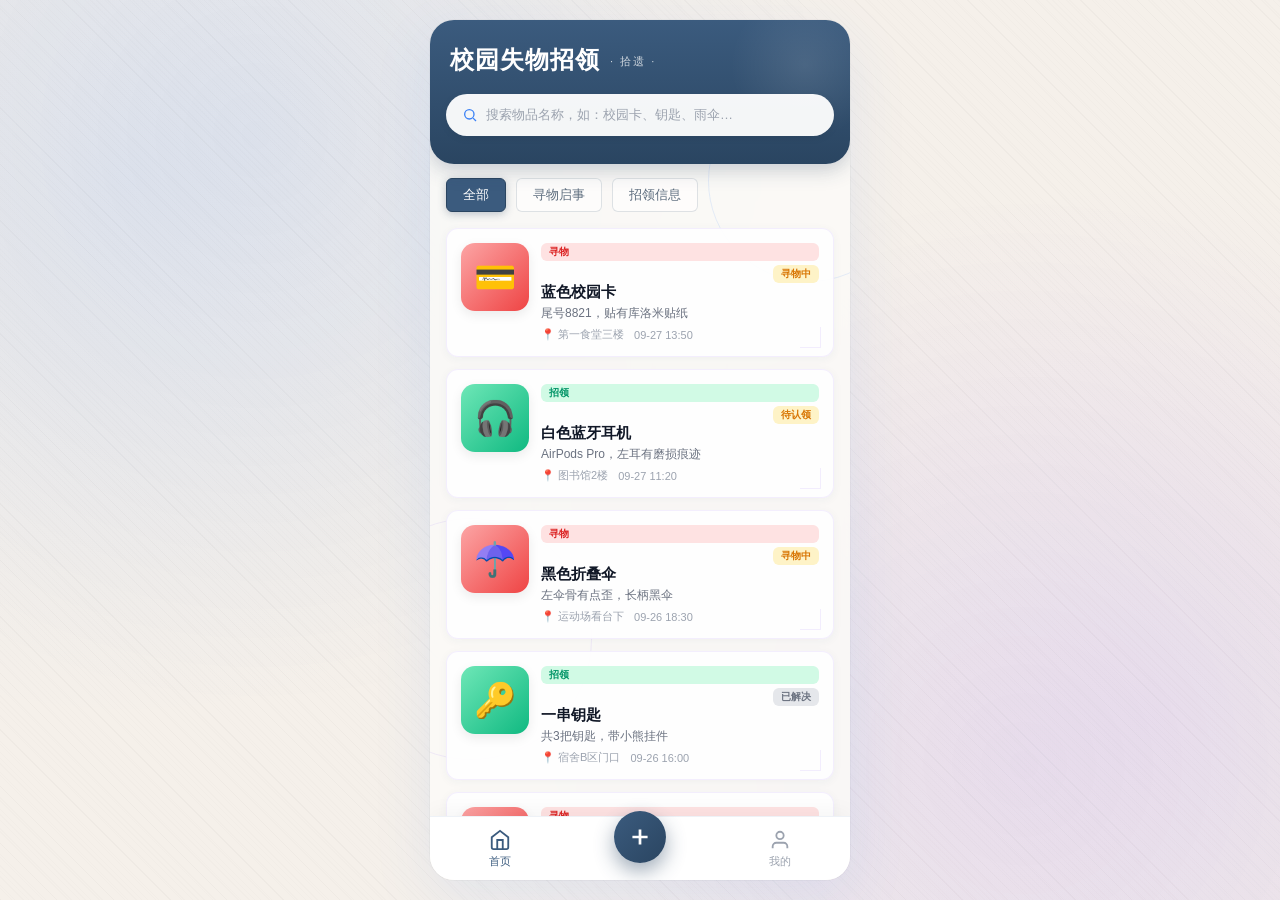
==== commit 915641c5: "style: 统一色调" ====
--- a/index.html
+++ b/index.html
@@ -11,6 +11,7 @@
   </head>
   <body>
     <div class="app">
+      <div class="leaf-container" id="leafContainer"></div>
       <!-- ========== 首页 ========== -->
       <div class="screen active" id="screen-home">
         <div class="home-header">
--- a/css/style.css
+++ b/css/style.css
@@ -10,24 +10,54 @@
 }
 body {
   font-family:
-    -apple-system, BlinkMacSystemFont, "PingFang SC", "Microsoft YaHei",
+    "Kaiti SC", "STKaiti", "KaiTi", "楷体", "PingFang SC", "Microsoft YaHei",
     sans-serif;
-  background: #e8ecf1;
-  color: #1f2937;
-  display: flex;
-  justify-content: center;
+  background-color: #f5f0ea; /* 宣纸底色 */
+  background-image:
+    radial-gradient(
+      circle at 10% 20%,
+      rgba(59, 130, 246, 0.08) 0%,
+      transparent 40%
+    ),
+    radial-gradient(
+      circle at 90% 80%,
+      rgba(139, 92, 246, 0.08) 0%,
+      transparent 40%
+    ),
+    repeating-linear-gradient(
+      45deg,
+      rgba(0, 0, 0, 0.01) 0px,
+      rgba(0, 0, 0, 0.01) 1px,
+      transparent 1px,
+      transparent 10px
+    );
+  color: #2c3e50;
+  display: flex;
+  justify-content: center;
+  -webkit-font-smoothing: antialiased;
 }
 /* 手机容器：桌面端居中，移动端全屏 */
 .app {
   width: 100%;
   max-width: 420px;
   height: 100vh;
-  background: #f5f7fa;
+  background: rgba(252, 251, 248, 0.85);
+  backdrop-filter: blur(8px);
   display: flex;
   flex-direction: column;
   position: relative;
   overflow: hidden;
-  box-shadow: 0 0 30px rgba(0, 0, 0, 0.1);
+  box-shadow:
+    0 20px 60px rgba(59, 130, 246, 0.1),
+    0 0 0 1px rgba(0, 0, 0, 0.03);
+}
+@media (min-width: 480px) {
+  .app {
+    margin-top: 20px;
+    height: calc(100vh - 40px);
+    border-radius: 28px;
+    overflow: hidden;
+  }
 }
 @media (min-width: 480px) {
   .app {
@@ -51,11 +81,13 @@
 
 /* ===== 底部 tab ===== */
 .tab-bar {
-  height: 60px;
-  background: #fff;
-  border-top: 1px solid #e5e7eb;
+  height: 64px;
+  background: rgba(255, 255, 255, 0.98);
+  backdrop-filter: blur(10px);
+  border-top: 1px solid #eef2f7;
   display: flex;
   flex-shrink: 0;
+  box-shadow: 0 -4px 20px rgba(0, 0, 0, 0.04);
 }
 .tab-item {
   flex: 1;
@@ -67,25 +99,31 @@
   cursor: pointer;
   color: #9ca3af;
   font-size: 11px;
+  font-weight: 500;
+  transition: color 0.2s ease;
 }
 .tab-item.active {
-  color: #3b82f6;
+  color: #3b5b7e;
 }
 .tab-item svg {
   width: 22px;
   height: 22px;
 }
 .publish-fab {
-  width: 48px;
-  height: 48px;
-  background: #3b82f6;
+  width: 52px;
+  height: 52px;
+  background: linear-gradient(135deg, #3b5b7e, #2a4561);
   border-radius: 50%;
   display: flex;
   align-items: center;
   justify-content: center;
   color: #fff;
-  margin-top: -22px;
-  box-shadow: 0 6px 16px rgba(59, 130, 246, 0.4);
+  margin-top: -24px;
+  box-shadow: 0 8px 20px rgba(42, 69, 97, 0.45);
+  transition: transform 0.15s ease;
+}
+.publish-fab:active {
+  transform: scale(0.92);
 }
 .publish-fab svg {
   width: 26px;
@@ -93,84 +131,141 @@
 }
 
 /* ===== 首页 ===== */
+/* 头部：墨色渐变 */
 .home-header {
-  background: #3b82f6;
-  padding: 12px 16px 18px;
-  color: #fff;
+  background: linear-gradient(180deg, #3b5b7e 0%, #2a4561 100%);
+  padding: 24px 16px 28px;
+  color: #fff;
+  border-radius: 0 0 24px 24px;
+  box-shadow: 0 6px 20px rgba(42, 69, 97, 0.25);
+  position: relative;
+  overflow: visible;
+}
+.home-header::before {
+  content: "";
+  position: absolute;
+  top: -30px;
+  right: -30px;
+  width: 150px;
+  height: 150px;
+  background: radial-gradient(
+    circle,
+    rgba(255, 255, 255, 0.1) 0%,
+    transparent 70%
+  );
 }
 .home-title {
-  font-size: 20px;
-  font-weight: 700;
-  margin-bottom: 12px;
+  font-size: 24px;
+  font-weight: 800;
+  letter-spacing: 1px;
+  margin-bottom: 18px;
+  position: relative;
+  padding-left: 4px;
+}
+.home-title::after {
+  content: "· 拾遗 ·";
+  font-size: 11px;
+  font-weight: 400;
+  letter-spacing: 2px;
+  color: rgba(255, 255, 255, 0.75);
+  margin-left: 10px;
+  vertical-align: middle;
 }
 .search-bar {
-  background: #fff;
-  border-radius: 20px;
-  height: 38px;
-  display: flex;
-  align-items: center;
-  padding: 0 14px;
+  background: rgba(255, 255, 255, 0.95);
+  border-radius: 22px;
+  height: 42px;
+  display: flex;
+  align-items: center;
+  padding: 0 16px;
   gap: 8px;
   cursor: pointer;
   color: #9ca3af;
   font-size: 13px;
+  transition:
+    transform 0.15s ease,
+    box-shadow 0.15s ease;
+  box-shadow: 0 2px 8px rgba(0, 0, 0, 0.06);
+}
+.search-bar:active {
+  transform: scale(0.98);
 }
 .search-bar svg {
   width: 16px;
   height: 16px;
   flex-shrink: 0;
+  color: #3b82f6;
 }
 .filter-tabs {
   display: flex;
-  background: #fff;
-  padding: 0 16px;
-  border-bottom: 1px solid #f0f0f0;
+  background: transparent;
+  padding: 14px 16px 4px;
+  gap: 10px;
 }
 .filter-tab {
-  padding: 12px 0;
-  margin-right: 24px;
-  font-size: 14px;
-  color: #6b7280;
-  cursor: pointer;
+  padding: 7px 16px;
+  font-size: 13px;
+  color: #5d6d7e;
+  cursor: pointer;
+  border-radius: 6px;
+  background: rgba(255, 255, 255, 0.6);
+  border: 1px solid rgba(42, 69, 97, 0.15);
+  transition: all 0.2s ease;
+  font-family: "KaiTi", "楷体", serif;
+}
+.filter-tab.active {
+  color: #fff;
+  background: #3b5b7e;
+  border-color: #2a4561;
+  box-shadow: 0 2px 8px rgba(42, 69, 97, 0.3);
+}
+
+.info-list {
+  padding: 12px 16px 20px;
+  display: flex;
+  flex-direction: column;
+  gap: 12px;
+}
+.info-card {
+  background: rgba(255, 255, 255, 0.9);
+  border-radius: 12px;
+  padding: 14px;
+  display: flex;
+  gap: 12px;
+  cursor: pointer;
+  transition: all 0.2s ease;
+  box-shadow: 0 2px 10px rgba(42, 69, 97, 0.05);
+  border: 1px solid rgba(139, 92, 246, 0.1);
   position: relative;
 }
-.filter-tab.active {
-  color: #1f2937;
-  font-weight: 600;
-}
-.filter-tab.active::after {
+.info-card::after {
   content: "";
   position: absolute;
-  bottom: 0;
-  left: 0;
-  width: 24px;
-  height: 3px;
-  background: #3b82f6;
-  border-radius: 2px;
-}
-.info-list {
-  padding: 12px;
-  display: flex;
-  flex-direction: column;
-  gap: 10px;
-}
-.info-card {
-  background: #fff;
-  border-radius: 12px;
-  padding: 12px;
-  display: flex;
-  gap: 12px;
-  cursor: pointer;
+  bottom: 8px;
+  right: 12px;
+  width: 20px;
+  height: 20px;
+  border-right: 1px solid rgba(139, 92, 246, 0.2);
+  border-bottom: 1px solid rgba(139, 92, 246, 0.2);
+  opacity: 0.5;
+}
+.info-card:hover {
+  transform: translateY(-2px);
+  box-shadow: 0 8px 24px rgba(59, 130, 246, 0.15);
+}
+.info-card:active {
+  transform: scale(0.98);
 }
 .card-thumb {
-  width: 72px;
-  height: 72px;
-  border-radius: 8px;
+  width: 68px;
+  height: 68px;
+  border-radius: 14px;
   flex-shrink: 0;
   display: flex;
   align-items: center;
   justify-content: center;
-  font-size: 36px;
+  font-size: 34px;
+  box-shadow: 0 4px 12px rgba(0, 0, 0, 0.08);
 }
 .thumb-lost {
   background: linear-gradient(135deg, #fca5a5, #ef4444);
@@ -181,14 +276,17 @@
 .card-body {
   flex: 1;
   min-width: 0;
+  display: flex;
+  flex-direction: column;
+  justify-content: center;
 }
 .card-tag {
   display: inline-block;
   font-size: 10px;
-  padding: 2px 7px;
-  border-radius: 4px;
-  font-weight: 600;
-  margin-bottom: 5px;
+  padding: 2px 8px;
+  border-radius: 6px;
+  font-weight: 700;
+  margin-bottom: 4px;
 }
 .tag-lost {
   background: #fee2e2;
@@ -200,9 +298,9 @@
 }
 .card-title {
   font-size: 15px;
-  font-weight: 600;
-  color: #1f2937;
-  margin-bottom: 4px;
+  font-weight: 700;
+  color: #111827;
+  margin-bottom: 3px;
   white-space: nowrap;
   overflow: hidden;
   text-overflow: ellipsis;
@@ -210,7 +308,7 @@
 .card-desc {
   font-size: 12px;
   color: #6b7280;
-  margin-bottom: 6px;
+  margin-bottom: 5px;
   white-space: nowrap;
   overflow: hidden;
   text-overflow: ellipsis;
@@ -220,12 +318,14 @@
   color: #9ca3af;
   display: flex;
   gap: 10px;
+  align-items: center;
 }
 .status-pill {
   font-size: 10px;
-  padding: 1px 6px;
-  border-radius: 3px;
+  padding: 2px 8px;
+  border-radius: 6px;
   margin-left: auto;
+  font-weight: 600;
 }
 .status-open {
   background: #fef3c7;
@@ -236,7 +336,7 @@
   color: #6b7280;
 }
 .card-resolved {
-  opacity: 0.6;
+  opacity: 0.55;
 }
 
 /* ===== 导航栏（子页面通用） ===== */
@@ -364,13 +464,13 @@
   border: 2px solid transparent;
 }
 .emoji-opt.selected {
-  border-color: #3b82f6;
-  background: #eff6ff;
+  border-color: #3b5b7e;
+  background: rgba(59, 91, 126, 0.05);
 }
 .submit-btn {
   margin: 8px 16px 20px;
   height: 46px;
-  background: #3b82f6;
+  background: #3b5b7e;
   color: #fff;
   border: none;
   border-radius: 23px;
@@ -415,7 +515,7 @@
 }
 .search-cancel {
   font-size: 14px;
-  color: #3b82f6;
+  color: #3b5b7e;
   cursor: pointer;
 }
 .history-section {
@@ -456,8 +556,8 @@
   gap: 8px;
 }
 .hot-tag {
-  background: #eff6ff;
-  color: #3b82f6;
+  background: rgba(59, 91, 126, 0.1);
+  color: #3b5b7e;
   padding: 6px 14px;
   border-radius: 14px;
   font-size: 13px;
@@ -472,13 +572,15 @@
 /* ===== 详情页 ===== */
 .detail-image {
   width: 100%;
-  height: 220px;
-  display: flex;
-  align-items: center;
-  justify-content: center;
-  font-size: 90px;
+  height: 240px;
+  display: flex;
+  align-items: center;
+  justify-content: center;
+  font-size: 96px;
   color: #fff;
   flex-shrink: 0;
+  position: relative;
+  box-shadow: inset 0 -20px 40px rgba(0, 0, 0, 0.08);
 }
 .detail-body {
   padding: 16px;
@@ -534,7 +636,7 @@
   margin-top: 2px;
 }
 .contact-btn {
-  background: #3b82f6;
+  background: #3b5b7e;
   color: #fff;
   border: none;
   padding: 8px 18px;
@@ -551,46 +653,57 @@
 }
 .bottom-btn {
   flex: 1;
-  height: 42px;
-  border-radius: 21px;
+  height: 46px;
+  border-radius: 23px;
   border: none;
-  font-size: 14px;
+  font-size: 15px;
   font-weight: 600;
   cursor: pointer;
+  transition:
+    transform 0.15s ease,
+    box-shadow 0.15s ease;
+}
+.bottom-btn:active {
+  transform: scale(0.97);
 }
 .btn-outline {
   background: #f3f4f6;
   color: #374151;
 }
 .btn-primary {
-  background: #3b82f6;
-  color: #fff;
+  background: linear-gradient(135deg, #3b5b7e, #2a4561);
+  color: #fff;
+  box-shadow: 0 6px 16px rgba(42, 69, 97, 0.35);
 }
 .btn-success {
-  background: #10b981;
-  color: #fff;
+  background: linear-gradient(135deg, #10b981, #059669);
+  color: #fff;
+  box-shadow: 0 6px 16px rgba(16, 185, 129, 0.35);
 }
 
 /* ===== 我的发布 ===== */
 .profile-header {
-  background: #3b82f6;
-  padding: 20px 16px 24px;
+  background: linear-gradient(135deg, #3b5b7e 0%, #2a4561 100%);
+  padding: 24px 20px 30px;
   color: #fff;
   display: flex;
   align-items: center;
   gap: 14px;
+  border-radius: 0 0 24px 24px;
+  box-shadow: 0 6px 20px rgba(42, 69, 97, 0.25);
 }
 .avatar {
-  width: 56px;
-  height: 56px;
+  width: 58px;
+  height: 58px;
   border-radius: 50%;
-  background: #fff;
+  background: rgba(255, 255, 255, 0.95);
   display: flex;
   align-items: center;
   justify-content: center;
   font-size: 24px;
-  font-weight: 700;
+  font-weight: 800;
   color: #3b82f6;
+  box-shadow: 0 4px 12px rgba(0, 0, 0, 0.1);
 }
 .profile-name {
   font-size: 18px;
@@ -604,24 +717,29 @@
 .my-stats {
   display: flex;
   background: #fff;
-  margin: -14px 16px 12px;
-  border-radius: 12px;
-  padding: 14px 0;
-  box-shadow: 0 2px 8px rgba(0, 0, 0, 0.04);
+  margin: -18px 16px 16px;
+  border-radius: 16px;
+  padding: 16px 0;
+  box-shadow: 0 8px 24px rgba(0, 0, 0, 0.08);
+  position: relative;
+  z-index: 2;
 }
 .stat-item {
   flex: 1;
   text-align: center;
 }
 .stat-num {
-  font-size: 18px;
-  font-weight: 700;
-  color: #1f2937;
+  font-size: 20px;
+  font-weight: 800;
+  background: linear-gradient(135deg, #3b5b7e, #2a4561);
+  -webkit-background-clip: text;
+  -webkit-text-fill-color: transparent;
+  background-clip: text;
 }
 .stat-label {
   font-size: 12px;
   color: #6b7280;
-  margin-top: 2px;
+  margin-top: 3px;
 }
 .my-list-title {
   padding: 4px 16px 10px;
@@ -644,7 +762,7 @@
   width: 80px;
   height: 80px;
   border-radius: 50%;
-  background: #10b981;
+  background: #3b5b7e;
   display: flex;
   align-items: center;
   justify-content: center;
@@ -682,7 +800,7 @@
   border: none;
 }
 .success-btn.primary {
-  background: #3b82f6;
+  background: #3b5b7e;
   color: #fff;
 }
 .success-btn.ghost {
@@ -718,6 +836,165 @@
 }
 .history-clear {
   font-size: 12px;
-  color: #3b82f6;
-  cursor: pointer;
-}
+  color: #3b5b7e;
+  cursor: pointer;
+}
+
+@keyframes fadeUp {
+  from {
+    opacity: 0;
+    transform: translateY(8px);
+  }
+  to {
+    opacity: 1;
+    transform: translateY(0);
+  }
+}
+.info-card {
+  animation: fadeUp 0.3s ease both;
+}
+.info-card:nth-child(1) {
+  animation-delay: 0.02s;
+}
+.info-card:nth-child(2) {
+  animation-delay: 0.06s;
+}
+.info-card:nth-child(3) {
+  animation-delay: 0.1s;
+}
+.info-card:nth-child(4) {
+  animation-delay: 0.14s;
+}
+.info-card:nth-child(5) {
+  animation-delay: 0.18s;
+}
+
+/* ===== 秋叶飘落 ===== */
+.leaf-container {
+  position: absolute;
+  top: 0;
+  left: 0;
+  right: 0;
+  bottom: 0;
+  pointer-events: none;
+  overflow: hidden;
+  z-index: -1;
+}
+
+.leaf {
+  position: absolute;
+  top: -60px;
+  opacity: 0;
+  animation: leafFall linear infinite;
+  will-change: transform, opacity;
+  filter: sepia(0.6) hue-rotate(-20deg) opacity(0.5); /* 降低饱和度，增加透明感 */
+  user-select: none;
+  z-index: 0; /* 确保落在卡片后面 */
+}
+
+@keyframes leafFall {
+  0% {
+    transform: translateY(-60px) translateX(0) rotate(0deg);
+    opacity: 0;
+  }
+  8% {
+    opacity: 0.75;
+  }
+  25% {
+    transform: translateY(25vh) translateX(15px) rotate(90deg);
+  }
+  50% {
+    transform: translateY(50vh) translateX(-12px) rotate(180deg);
+  }
+  75% {
+    transform: translateY(75vh) translateX(20px) rotate(270deg);
+  }
+  92% {
+    opacity: 0.75;
+  }
+  100% {
+    transform: translateY(105vh) translateX(-5px) rotate(360deg);
+    opacity: 0;
+  }
+}
+
+/* ===== 点击水波纹 ===== */
+.ripple {
+  position: fixed;
+  width: 16px;
+  height: 16px;
+  border-radius: 50%;
+  border: 2px solid rgba(59, 130, 246, 0.55);
+  transform: translate(-50%, -50%);
+  pointer-events: none;
+  animation: rippleExpand 0.7s ease-out forwards;
+  z-index: 9999;
+}
+
+@keyframes rippleExpand {
+  0% {
+    width: 16px;
+    height: 16px;
+    opacity: 0.9;
+    border-width: 3px;
+  }
+  100% {
+    width: 180px;
+    height: 180px;
+    opacity: 0;
+    border-width: 1px;
+  }
+}
+
+/* ===== 古风背景氛围 ===== */
+body::before {
+  content: "";
+  position: fixed;
+  inset: 0;
+  pointer-events: none;
+  background-image:
+    radial-gradient(
+      circle at 20% 15%,
+      rgba(59, 130, 246, 0.08) 0%,
+      transparent 45%
+    ),
+    radial-gradient(
+      circle at 80% 85%,
+      rgba(139, 92, 246, 0.08) 0%,
+      transparent 45%
+    ),
+    repeating-linear-gradient(
+      45deg,
+      rgba(0, 0, 0, 0.012) 0px,
+      rgba(0, 0, 0, 0.012) 1px,
+      transparent 1px,
+      transparent 8px
+    );
+  z-index: 0;
+}
+
+/* 水墨圆环 */
+.app::before {
+  content: "";
+  position: absolute;
+  top: 60px;
+  right: -60px;
+  width: 200px;
+  height: 200px;
+  border-radius: 50%;
+  border: 1px solid rgba(59, 130, 246, 0.12);
+  pointer-events: none;
+  z-index: -1;
+}
+.app::after {
+  content: "";
+  position: absolute;
+  bottom: 120px;
+  left: -80px;
+  width: 240px;
+  height: 240px;
+  border-radius: 50%;
+  border: 1px solid rgba(139, 92, 246, 0.1);
+  pointer-events: none;
+  z-index: -1;
+}
